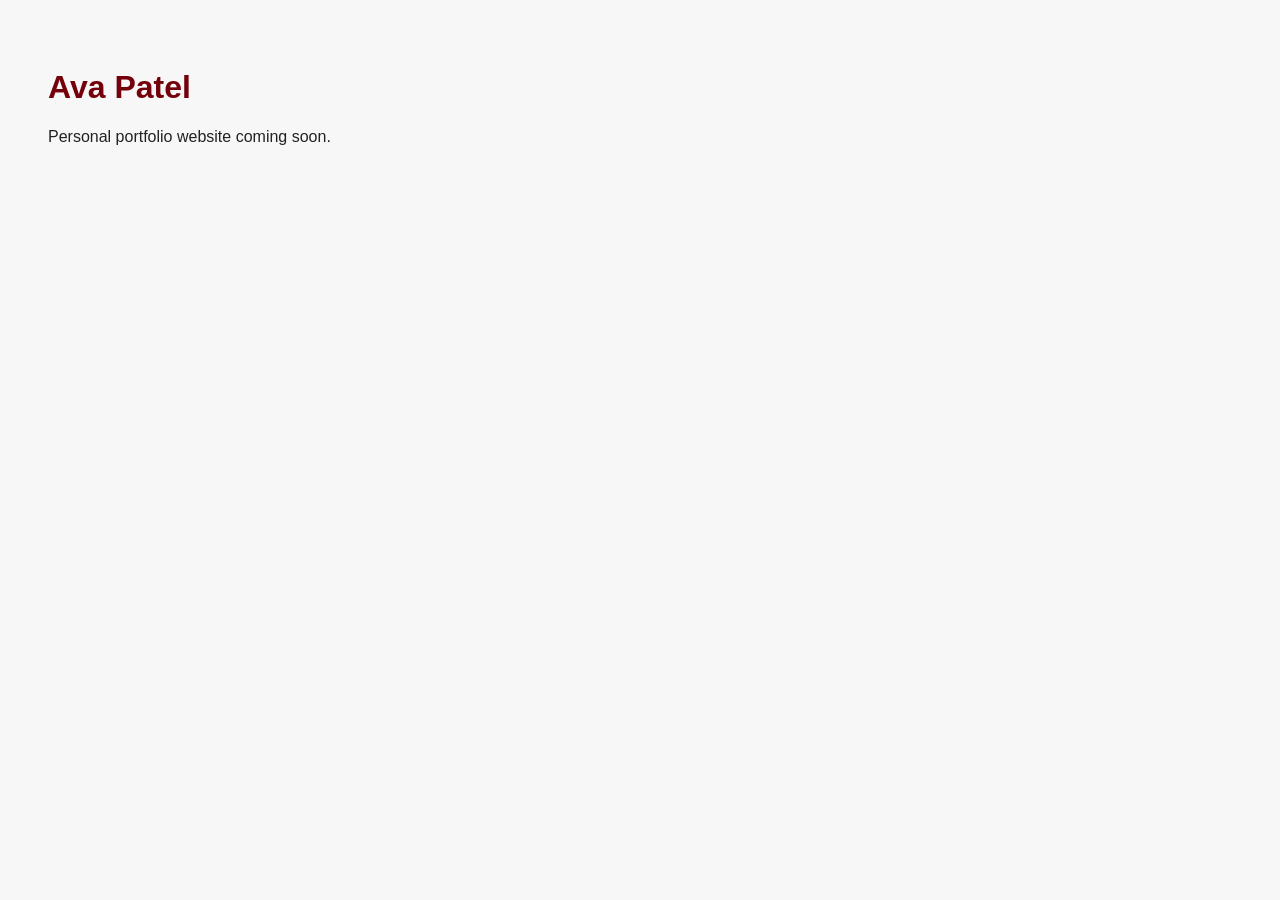
==== index.html @ fd77a5b1 "add portfolio homepage" ====
<!DOCTYPE html>
<html lang="en">
<head>
    <meta charset="UTF-8">
    <meta name="viewport" content="width=device-width, initial-scale=1.0">
    <title>Ava Patel | Portfolio</title>
    <link rel="stylesheet" href="style.css">
</head>
<body>
    <h1>Ava Patel</h1>
    <p>Personal portfolio website coming soon.</p>
</body>
</html>
---- style.css ----
body {
    font-family: Arial, sans-serif;
    padding: 40px;
    background-color: #f7f7f7;
    color: #222;
}

h1 {
    color: #73000a;
}
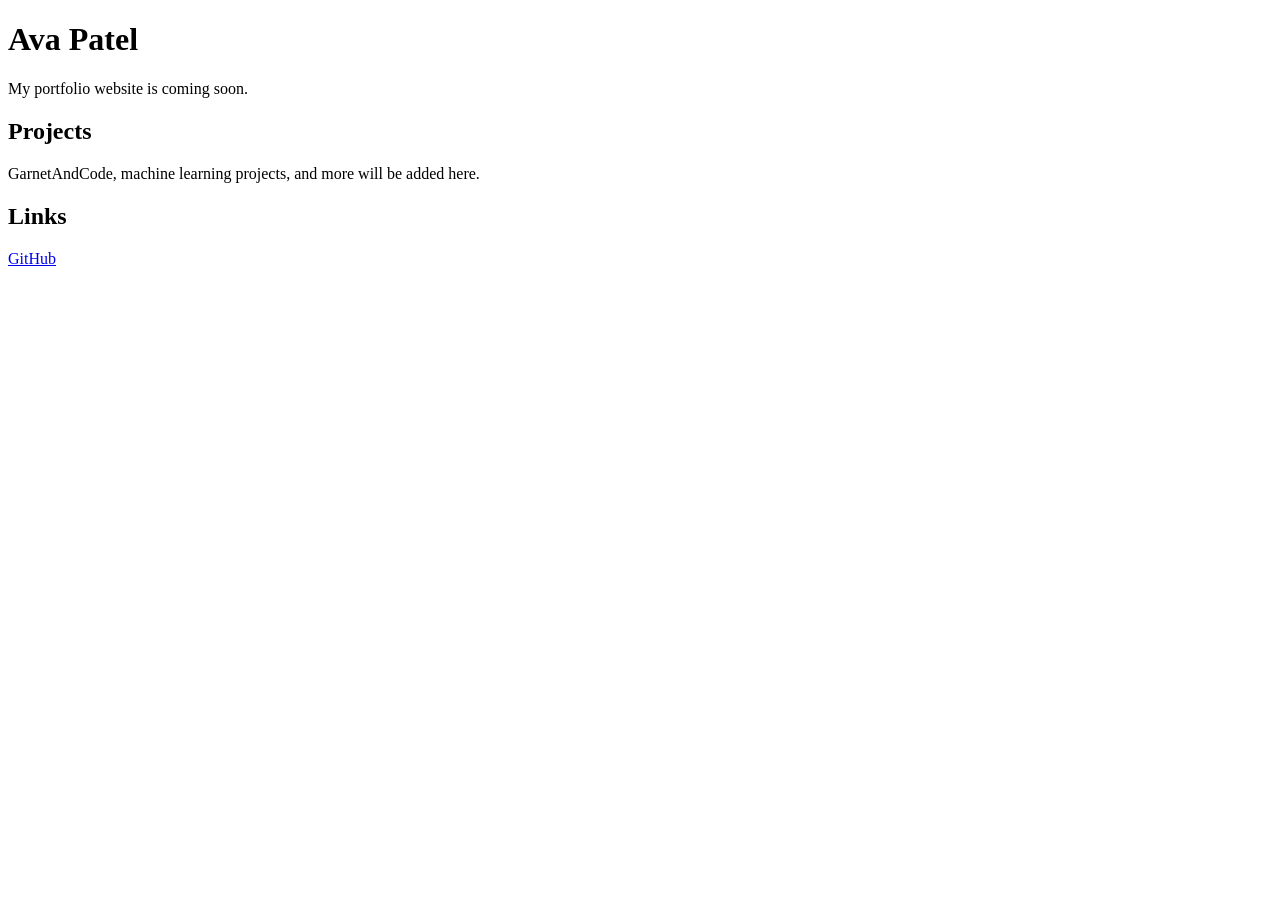
==== commit 144cee81: "update" ====
--- a/index.html
+++ b/index.html
@@ -4,10 +4,15 @@
     <meta charset="UTF-8">
     <meta name="viewport" content="width=device-width, initial-scale=1.0">
     <title>Ava Patel | Portfolio</title>
-    <link rel="stylesheet" href="style.css">
 </head>
 <body>
     <h1>Ava Patel</h1>
-    <p>Personal portfolio website coming soon.</p>
+    <p>My portfolio website is coming soon.</p>
+
+    <h2>Projects</h2>
+    <p>GarnetAndCode, machine learning projects, and more will be added here.</p>
+
+    <h2>Links</h2>
+    <a href="https://github.com/avapatel">GitHub</a>
 </body>
 </html>
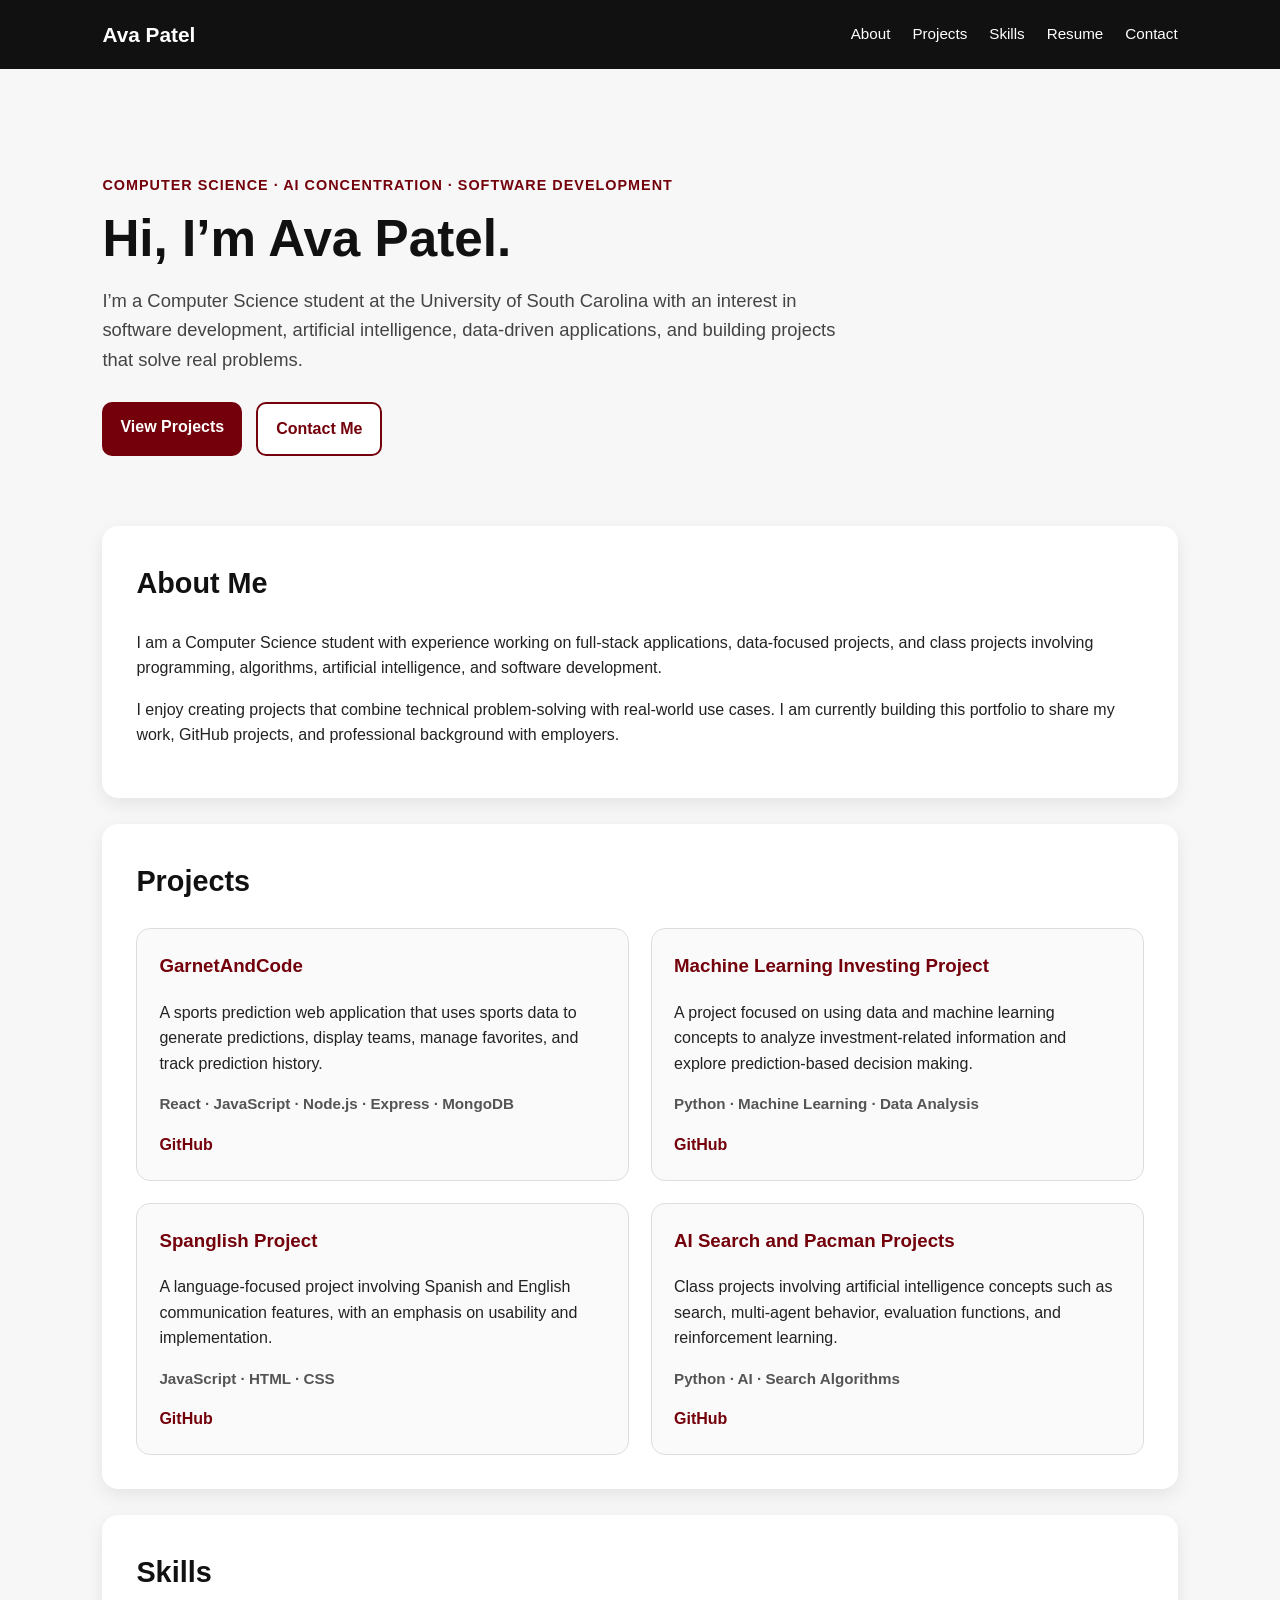
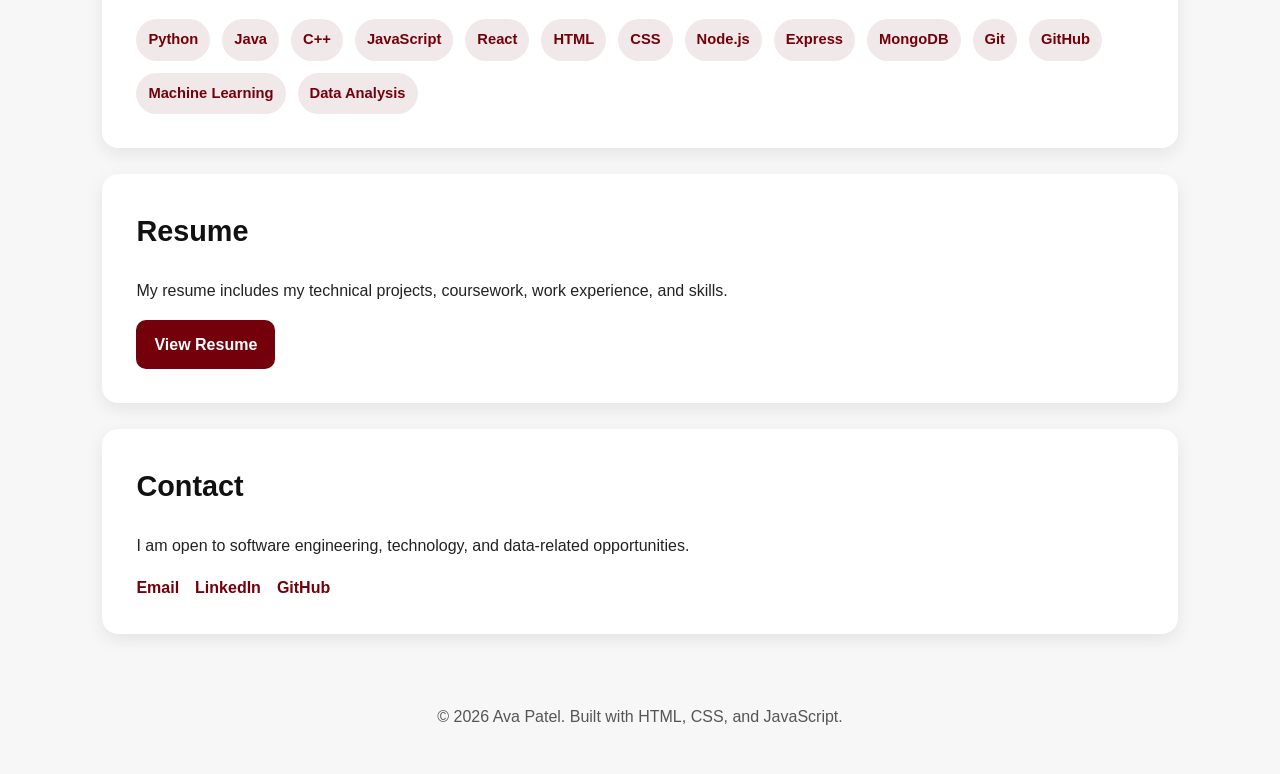
==== commit ac960284: "update/template" ====
--- a/index.html
+++ b/index.html
@@ -2,17 +2,197 @@
 <html lang="en">
 <head>
     <meta charset="UTF-8">
+
+    <!-- Makes the website look right on phones and laptops -->
     <meta name="viewport" content="width=device-width, initial-scale=1.0">
+
     <title>Ava Patel | Portfolio</title>
+
+    <!-- Links this HTML file to the CSS file -->
+    <link rel="stylesheet" href="style.css">
 </head>
 <body>
-    <h1>Ava Patel</h1>
-    <p>My portfolio website is coming soon.</p>
+    <!-- Top navigation bar -->
+    <header class="navbar">
+        <div class="nav-name">Ava Patel</div>
 
-    <h2>Projects</h2>
-    <p>GarnetAndCode, machine learning projects, and more will be added here.</p>
+        <button class="menu-button" id="menuButton">Menu</button>
 
-    <h2>Links</h2>
-    <a href="https://github.com/avapatel">GitHub</a>
+        <nav class="nav-links" id="navLinks">
+            <a href="#about">About</a>
+            <a href="#projects">Projects</a>
+            <a href="#skills">Skills</a>
+            <a href="#resume">Resume</a>
+            <a href="#contact">Contact</a>
+        </nav>
+    </header>
+
+    <!-- Main hero section -->
+    <main>
+        <section class="hero">
+            <p class="small-heading">Computer Science · AI Concentration · Software Development</p>
+
+            <h1>Hi, I’m Ava Patel.</h1>
+
+            <p class="hero-text">
+                I’m a Computer Science student at the University of South Carolina with an interest in
+                software development, artificial intelligence, data-driven applications, and building
+                projects that solve real problems.
+            </p>
+
+            <div class="hero-buttons">
+                <a class="button primary-button" href="#projects">View Projects</a>
+                <a class="button secondary-button" href="#contact">Contact Me</a>
+            </div>
+        </section>
+
+        <!-- About section -->
+        <section class="section" id="about">
+            <h2>About Me</h2>
+
+            <p>
+                I am a Computer Science student with experience working on full-stack applications,
+                data-focused projects, and class projects involving programming, algorithms, artificial
+                intelligence, and software development.
+            </p>
+
+            <p>
+                I enjoy creating projects that combine technical problem-solving with real-world use cases.
+                I am currently building this portfolio to share my work, GitHub projects, and professional
+                background with employers.
+            </p>
+        </section>
+
+        <!-- Projects section -->
+        <section class="section" id="projects">
+            <h2>Projects</h2>
+
+            <div class="project-grid">
+                <article class="project-card">
+                    <h3>GarnetAndCode</h3>
+
+                    <p>
+                        A sports prediction web application that uses sports data to generate predictions,
+                        display teams, manage favorites, and track prediction history.
+                    </p>
+
+                    <p class="project-tech">
+                        React · JavaScript · Node.js · Express · MongoDB
+                    </p>
+
+                    <div class="project-links">
+                        <a href="https://github.com/SCCapstone/GarnetAndCode" target="_blank">GitHub</a>
+                    </div>
+                </article>
+
+                <article class="project-card">
+                    <h3>Machine Learning Investing Project</h3>
+
+                    <p>
+                        A project focused on using data and machine learning concepts to analyze
+                        investment-related information and explore prediction-based decision making.
+                    </p>
+
+                    <p class="project-tech">
+                        Python · Machine Learning · Data Analysis
+                    </p>
+
+                    <div class="project-links">
+                        <a href="https://github.com/avapatel/ROI585Personal" target="_blank">GitHub</a>
+                    </div>
+                </article>
+
+                <article class="project-card">
+                    <h3>Spanglish Project</h3>
+
+                    <p>
+                        A language-focused project involving Spanish and English communication features,
+                        with an emphasis on usability and implementation.
+                    </p>
+
+                    <p class="project-tech">
+                        JavaScript · HTML · CSS
+                    </p>
+
+                    <div class="project-links">
+                        <a href="https://github.com/avapatel" target="_blank">GitHub</a>
+                    </div>
+                </article>
+
+                <article class="project-card">
+                    <h3>AI Search and Pacman Projects</h3>
+
+                    <p>
+                        Class projects involving artificial intelligence concepts such as search,
+                        multi-agent behavior, evaluation functions, and reinforcement learning.
+                    </p>
+
+                    <p class="project-tech">
+                        Python · AI · Search Algorithms
+                    </p>
+
+                    <div class="project-links">
+                        <a href="https://github.com/avapatel" target="_blank">GitHub</a>
+                    </div>
+                </article>
+            </div>
+        </section>
+
+        <!-- Skills section -->
+        <section class="section" id="skills">
+            <h2>Skills</h2>
+
+            <div class="skills-list">
+                <span>Python</span>
+                <span>Java</span>
+                <span>C++</span>
+                <span>JavaScript</span>
+                <span>React</span>
+                <span>HTML</span>
+                <span>CSS</span>
+                <span>Node.js</span>
+                <span>Express</span>
+                <span>MongoDB</span>
+                <span>Git</span>
+                <span>GitHub</span>
+                <span>Machine Learning</span>
+                <span>Data Analysis</span>
+            </div>
+        </section>
+
+        <!-- Resume section -->
+        <section class="section" id="resume">
+            <h2>Resume</h2>
+
+            <p>
+                My resume includes my technical projects, coursework, work experience, and skills.
+            </p>
+
+            <!-- Upload your resume as resume.pdf for this button to work -->
+            <a class="button primary-button" href="resume.pdf" target="_blank">View Resume</a>
+        </section>
+
+        <!-- Contact section -->
+        <section class="section" id="contact">
+            <h2>Contact</h2>
+
+            <p>
+                I am open to software engineering, technology, and data-related opportunities.
+            </p>
+
+            <div class="contact-links">
+                <a href="mailto:YOUR_EMAIL_HERE">Email</a>
+                <a href="https://www.linkedin.com/in/YOUR_LINKEDIN_HERE" target="_blank">LinkedIn</a>
+                <a href="https://github.com/avapatel" target="_blank">GitHub</a>
+            </div>
+        </section>
+    </main>
+
+    <footer>
+        <p>© <span id="year"></span> Ava Patel. Built with HTML, CSS, and JavaScript.</p>
+    </footer>
+
+    <!-- Links this HTML file to the JavaScript file -->
+    <script src="script.js"></script>
 </body>
 </html>
--- a/style.css
+++ b/style.css
@@ -0,0 +1,260 @@
+/* Basic page setup */
+* {
+    box-sizing: border-box;
+}
+
+html {
+    scroll-behavior: smooth;
+}
+
+body {
+    margin: 0;
+    font-family: Arial, Helvetica, sans-serif;
+    background-color: #f7f7f7;
+    color: #222;
+    line-height: 1.6;
+}
+
+/* Top navigation bar */
+.navbar {
+    position: sticky;
+    top: 0;
+    z-index: 10;
+    background-color: #111;
+    color: white;
+    padding: 18px 8%;
+    display: flex;
+    justify-content: space-between;
+    align-items: center;
+}
+
+.nav-name {
+    font-size: 1.3rem;
+    font-weight: bold;
+}
+
+.nav-links {
+    display: flex;
+    gap: 22px;
+}
+
+.nav-links a {
+    color: white;
+    text-decoration: none;
+    font-size: 0.95rem;
+}
+
+.nav-links a:hover {
+    color: #f1c6cb;
+}
+
+.menu-button {
+    display: none;
+    background-color: #73000a;
+    color: white;
+    border: none;
+    padding: 8px 14px;
+    border-radius: 8px;
+    cursor: pointer;
+}
+
+/* Main page layout */
+main {
+    width: 84%;
+    max-width: 1100px;
+    margin: 0 auto;
+}
+
+/* Hero section */
+.hero {
+    padding: 90px 0 70px;
+}
+
+.small-heading {
+    color: #73000a;
+    font-weight: bold;
+    text-transform: uppercase;
+    letter-spacing: 1px;
+    font-size: 0.9rem;
+}
+
+.hero h1 {
+    font-size: 3.2rem;
+    line-height: 1.1;
+    margin: 12px 0;
+    color: #111;
+}
+
+.hero-text {
+    max-width: 760px;
+    font-size: 1.15rem;
+    color: #444;
+}
+
+.hero-buttons {
+    margin-top: 28px;
+    display: flex;
+    gap: 14px;
+    flex-wrap: wrap;
+}
+
+/* General buttons */
+.button {
+    display: inline-block;
+    padding: 12px 18px;
+    border-radius: 10px;
+    text-decoration: none;
+    font-weight: bold;
+}
+
+.primary-button {
+    background-color: #73000a;
+    color: white;
+}
+
+.primary-button:hover {
+    background-color: #560007;
+}
+
+.secondary-button {
+    background-color: white;
+    color: #73000a;
+    border: 2px solid #73000a;
+}
+
+.secondary-button:hover {
+    background-color: #f6e8ea;
+}
+
+/* Standard sections */
+.section {
+    background-color: white;
+    padding: 34px;
+    margin-bottom: 26px;
+    border-radius: 16px;
+    box-shadow: 0 6px 18px rgba(0, 0, 0, 0.08);
+}
+
+.section h2 {
+    margin-top: 0;
+    color: #111;
+    font-size: 1.8rem;
+}
+
+/* Project cards */
+.project-grid {
+    display: grid;
+    grid-template-columns: repeat(2, 1fr);
+    gap: 22px;
+}
+
+.project-card {
+    border: 1px solid #ddd;
+    border-radius: 14px;
+    padding: 22px;
+    background-color: #fafafa;
+}
+
+.project-card h3 {
+    margin-top: 0;
+    color: #73000a;
+}
+
+.project-tech {
+    font-weight: bold;
+    color: #555;
+    font-size: 0.95rem;
+}
+
+.project-links a {
+    color: #73000a;
+    font-weight: bold;
+    text-decoration: none;
+}
+
+.project-links a:hover {
+    text-decoration: underline;
+}
+
+/* Skills */
+.skills-list {
+    display: flex;
+    flex-wrap: wrap;
+    gap: 12px;
+}
+
+.skills-list span {
+    background-color: #f1e8e9;
+    color: #73000a;
+    padding: 9px 12px;
+    border-radius: 999px;
+    font-weight: bold;
+    font-size: 0.92rem;
+}
+
+/* Contact links */
+.contact-links {
+    display: flex;
+    gap: 16px;
+    flex-wrap: wrap;
+}
+
+.contact-links a {
+    color: #73000a;
+    font-weight: bold;
+    text-decoration: none;
+}
+
+.contact-links a:hover {
+    text-decoration: underline;
+}
+
+/* Footer */
+footer {
+    text-align: center;
+    padding: 28px;
+    color: #555;
+}
+
+/* Phone/tablet adjustments */
+@media screen and (max-width: 750px) {
+    .navbar {
+        flex-wrap: wrap;
+    }
+
+    .menu-button {
+        display: block;
+    }
+
+    .nav-links {
+        display: none;
+        width: 100%;
+        margin-top: 14px;
+        flex-direction: column;
+        gap: 12px;
+    }
+
+    .nav-links.show {
+        display: flex;
+    }
+
+    main {
+        width: 90%;
+    }
+
+    .hero {
+        padding: 60px 0 45px;
+    }
+
+    .hero h1 {
+        font-size: 2.4rem;
+    }
+
+    .project-grid {
+        grid-template-columns: 1fr;
+    }
+
+    .section {
+        padding: 24px;
+    }
+}
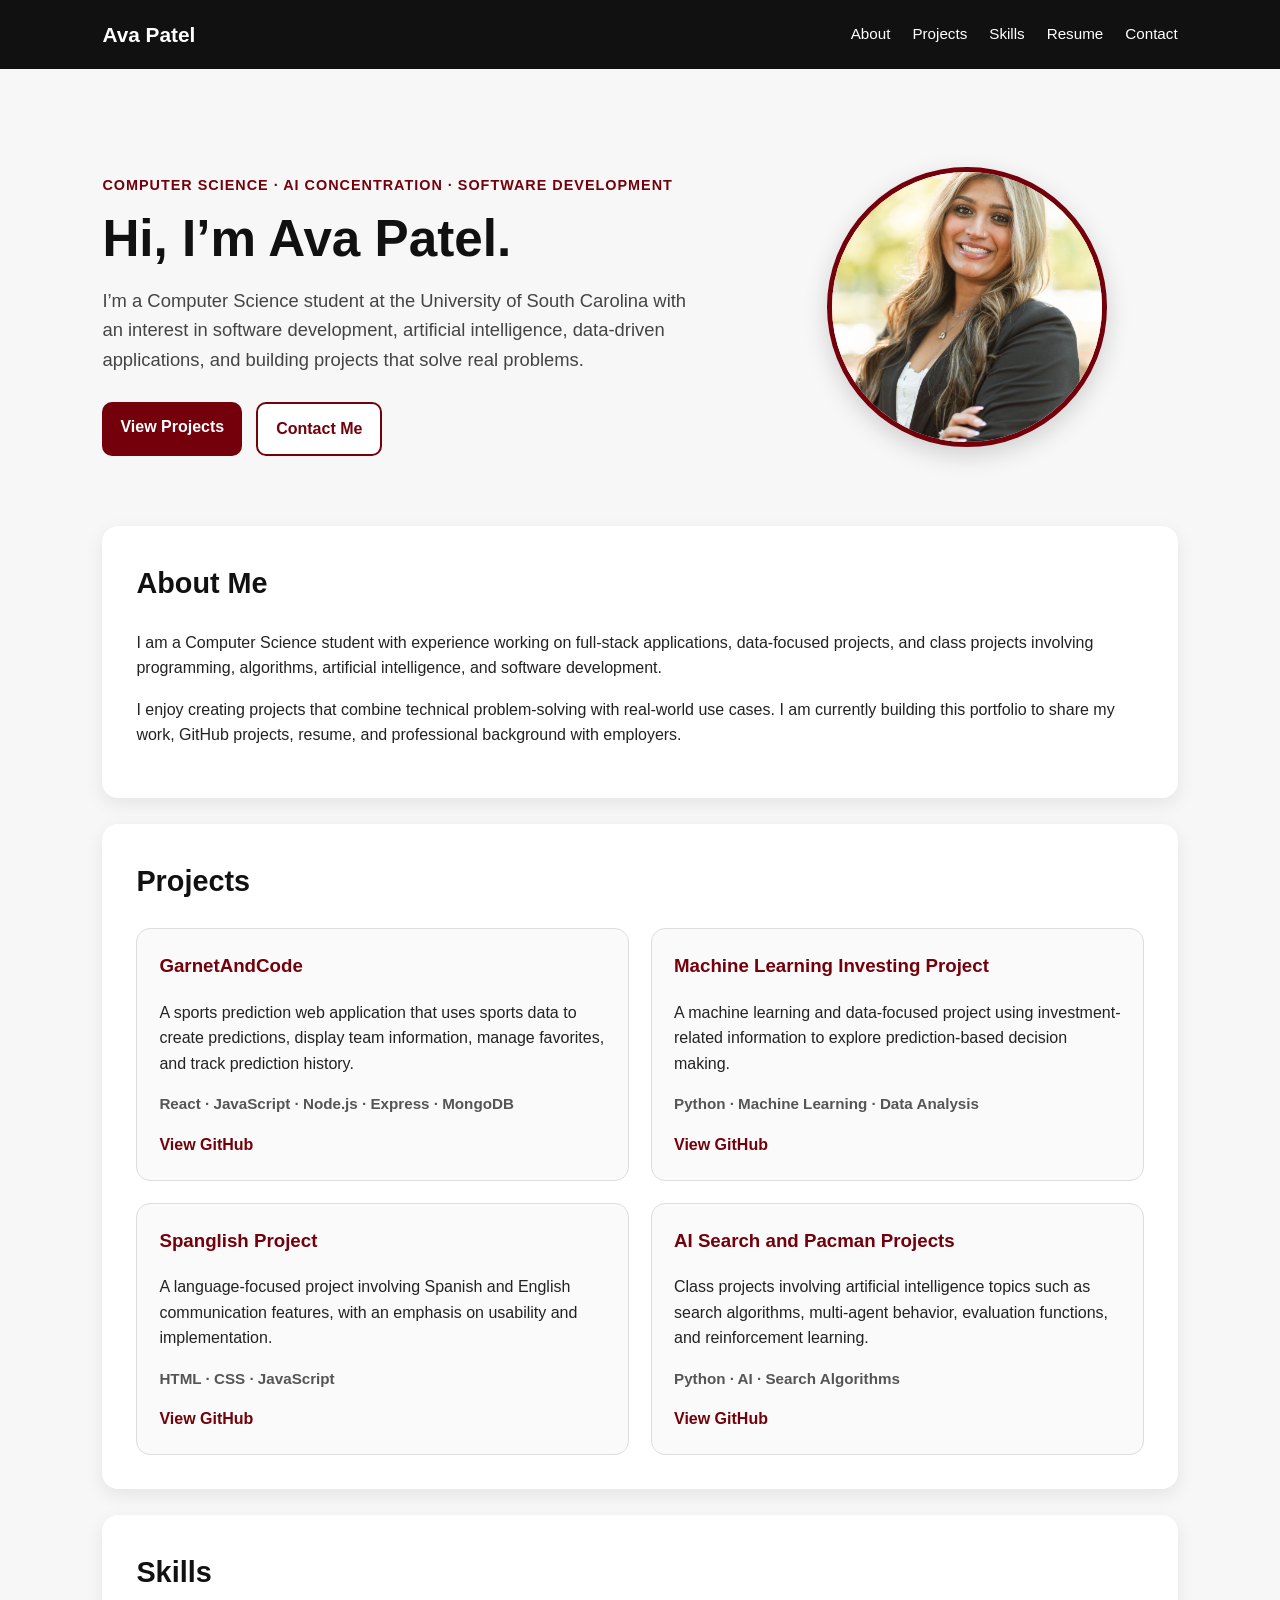
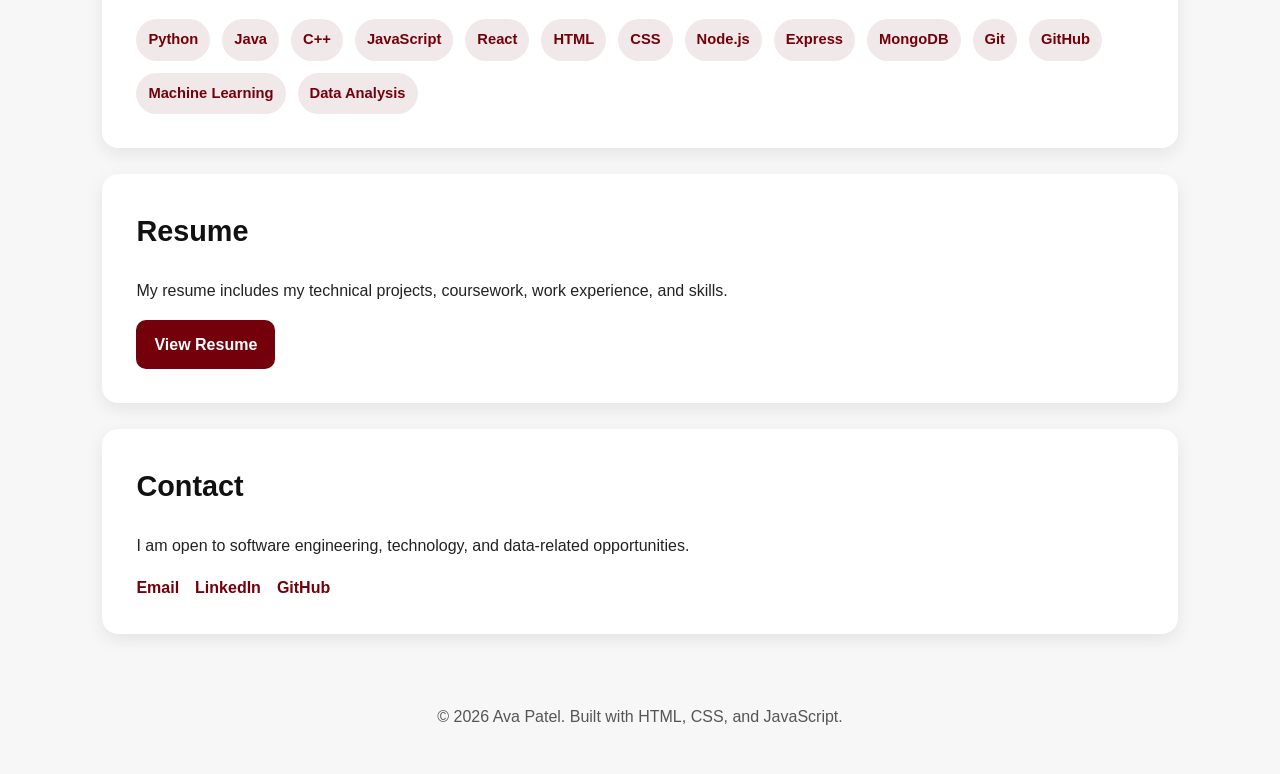
==== commit d84dced5: "add headshot" ====
--- a/index.html
+++ b/index.html
@@ -3,12 +3,12 @@
 <head>
     <meta charset="UTF-8">
 
-    <!-- Makes the website look right on phones and laptops -->
+    <!-- Makes the website look good on phones and laptops -->
     <meta name="viewport" content="width=device-width, initial-scale=1.0">
 
     <title>Ava Patel | Portfolio</title>
 
-    <!-- Links this HTML file to the CSS file -->
+    <!-- Connects this HTML file to the CSS file -->
     <link rel="stylesheet" href="style.css">
 </head>
 <body>
@@ -27,22 +27,28 @@
         </nav>
     </header>
 
-    <!-- Main hero section -->
     <main>
+        <!-- Main intro section -->
         <section class="hero">
-            <p class="small-heading">Computer Science · AI Concentration · Software Development</p>
-
-            <h1>Hi, I’m Ava Patel.</h1>
-
-            <p class="hero-text">
-                I’m a Computer Science student at the University of South Carolina with an interest in
-                software development, artificial intelligence, data-driven applications, and building
-                projects that solve real problems.
-            </p>
-
-            <div class="hero-buttons">
-                <a class="button primary-button" href="#projects">View Projects</a>
-                <a class="button secondary-button" href="#contact">Contact Me</a>
+            <div class="hero-text-box">
+                <p class="small-heading">Computer Science · AI Concentration · Software Development</p>
+
+                <h1>Hi, I’m Ava Patel.</h1>
+
+                <p class="hero-text">
+                    I’m a Computer Science student at the University of South Carolina with an interest in
+                    software development, artificial intelligence, data-driven applications, and building
+                    projects that solve real problems.
+                </p>
+
+                <div class="hero-buttons">
+                    <a class="button primary-button" href="#projects">View Projects</a>
+                    <a class="button secondary-button" href="#contact">Contact Me</a>
+                </div>
+            </div>
+
+            <div class="hero-image-box">
+                <img src="images/headshot.jpg" alt="Headshot of Ava Patel" class="headshot">
             </div>
         </section>
 
@@ -52,14 +58,14 @@
 
             <p>
                 I am a Computer Science student with experience working on full-stack applications,
-                data-focused projects, and class projects involving programming, algorithms, artificial
-                intelligence, and software development.
+                data-focused projects, and class projects involving programming, algorithms,
+                artificial intelligence, and software development.
             </p>
 
             <p>
                 I enjoy creating projects that combine technical problem-solving with real-world use cases.
-                I am currently building this portfolio to share my work, GitHub projects, and professional
-                background with employers.
+                I am currently building this portfolio to share my work, GitHub projects, resume, and
+                professional background with employers.
             </p>
         </section>
 
@@ -72,8 +78,8 @@
                     <h3>GarnetAndCode</h3>
 
                     <p>
-                        A sports prediction web application that uses sports data to generate predictions,
-                        display teams, manage favorites, and track prediction history.
+                        A sports prediction web application that uses sports data to create predictions,
+                        display team information, manage favorites, and track prediction history.
                     </p>
 
                     <p class="project-tech">
@@ -81,7 +87,7 @@
                     </p>
 
                     <div class="project-links">
-                        <a href="https://github.com/SCCapstone/GarnetAndCode" target="_blank">GitHub</a>
+                        <a href="https://github.com/SCCapstone/GarnetAndCode" target="_blank">View GitHub</a>
                     </div>
                 </article>
 
@@ -89,8 +95,8 @@
                     <h3>Machine Learning Investing Project</h3>
 
                     <p>
-                        A project focused on using data and machine learning concepts to analyze
-                        investment-related information and explore prediction-based decision making.
+                        A machine learning and data-focused project using investment-related information
+                        to explore prediction-based decision making.
                     </p>
 
                     <p class="project-tech">
@@ -98,7 +104,7 @@
                     </p>
 
                     <div class="project-links">
-                        <a href="https://github.com/avapatel/ROI585Personal" target="_blank">GitHub</a>
+                        <a href="https://github.com/avapatel/ROI585Personal" target="_blank">View GitHub</a>
                     </div>
                 </article>
 
@@ -111,11 +117,11 @@
                     </p>
 
                     <p class="project-tech">
-                        JavaScript · HTML · CSS
-                    </p>
-
-                    <div class="project-links">
-                        <a href="https://github.com/avapatel" target="_blank">GitHub</a>
+                        HTML · CSS · JavaScript
+                    </p>
+
+                    <div class="project-links">
+                        <a href="https://github.com/avapatel" target="_blank">View GitHub</a>
                     </div>
                 </article>
 
@@ -123,7 +129,7 @@
                     <h3>AI Search and Pacman Projects</h3>
 
                     <p>
-                        Class projects involving artificial intelligence concepts such as search,
+                        Class projects involving artificial intelligence topics such as search algorithms,
                         multi-agent behavior, evaluation functions, and reinforcement learning.
                     </p>
 
@@ -132,7 +138,7 @@
                     </p>
 
                     <div class="project-links">
-                        <a href="https://github.com/avapatel" target="_blank">GitHub</a>
+                        <a href="https://github.com/avapatel" target="_blank">View GitHub</a>
                     </div>
                 </article>
             </div>
@@ -181,8 +187,8 @@
             </p>
 
             <div class="contact-links">
-                <a href="mailto:YOUR_EMAIL_HERE">Email</a>
-                <a href="https://www.linkedin.com/in/YOUR_LINKEDIN_HERE" target="_blank">LinkedIn</a>
+                <a href="mailto:avapatelcollege@gmail.com">Email</a>
+                <a href="https://www.linkedin.com/in/YOUR-LINKEDIN-HERE" target="_blank">LinkedIn</a>
                 <a href="https://github.com/avapatel" target="_blank">GitHub</a>
             </div>
         </section>
@@ -192,7 +198,7 @@
         <p>© <span id="year"></span> Ava Patel. Built with HTML, CSS, and JavaScript.</p>
     </footer>
 
-    <!-- Links this HTML file to the JavaScript file -->
+    <!-- Connects this HTML file to the JavaScript file -->
     <script src="script.js"></script>
 </body>
 </html>
--- a/style.css
+++ b/style.css
@@ -68,6 +68,29 @@
 /* Hero section */
 .hero {
     padding: 90px 0 70px;
+    display: flex;
+    align-items: center;
+    justify-content: space-between;
+    gap: 50px;
+}
+
+.hero-text-box {
+    flex: 1;
+}
+
+.hero-image-box {
+    flex: 0.7;
+    display: flex;
+    justify-content: center;
+}
+
+.headshot {
+    width: 280px;
+    height: 280px;
+    object-fit: cover;
+    border-radius: 50%;
+    border: 5px solid #73000a;
+    box-shadow: 0 8px 24px rgba(0, 0, 0, 0.16);
 }
 
 .small-heading {
@@ -244,12 +267,24 @@
 
     .hero {
         padding: 60px 0 45px;
+        flex-direction: column-reverse;
+        text-align: center;
+        gap: 25px;
+    }
+
+    .hero-buttons {
+        justify-content: center;
     }
 
     .hero h1 {
         font-size: 2.4rem;
     }
 
+    .headshot {
+        width: 220px;
+        height: 220px;
+    }
+
     .project-grid {
         grid-template-columns: 1fr;
     }
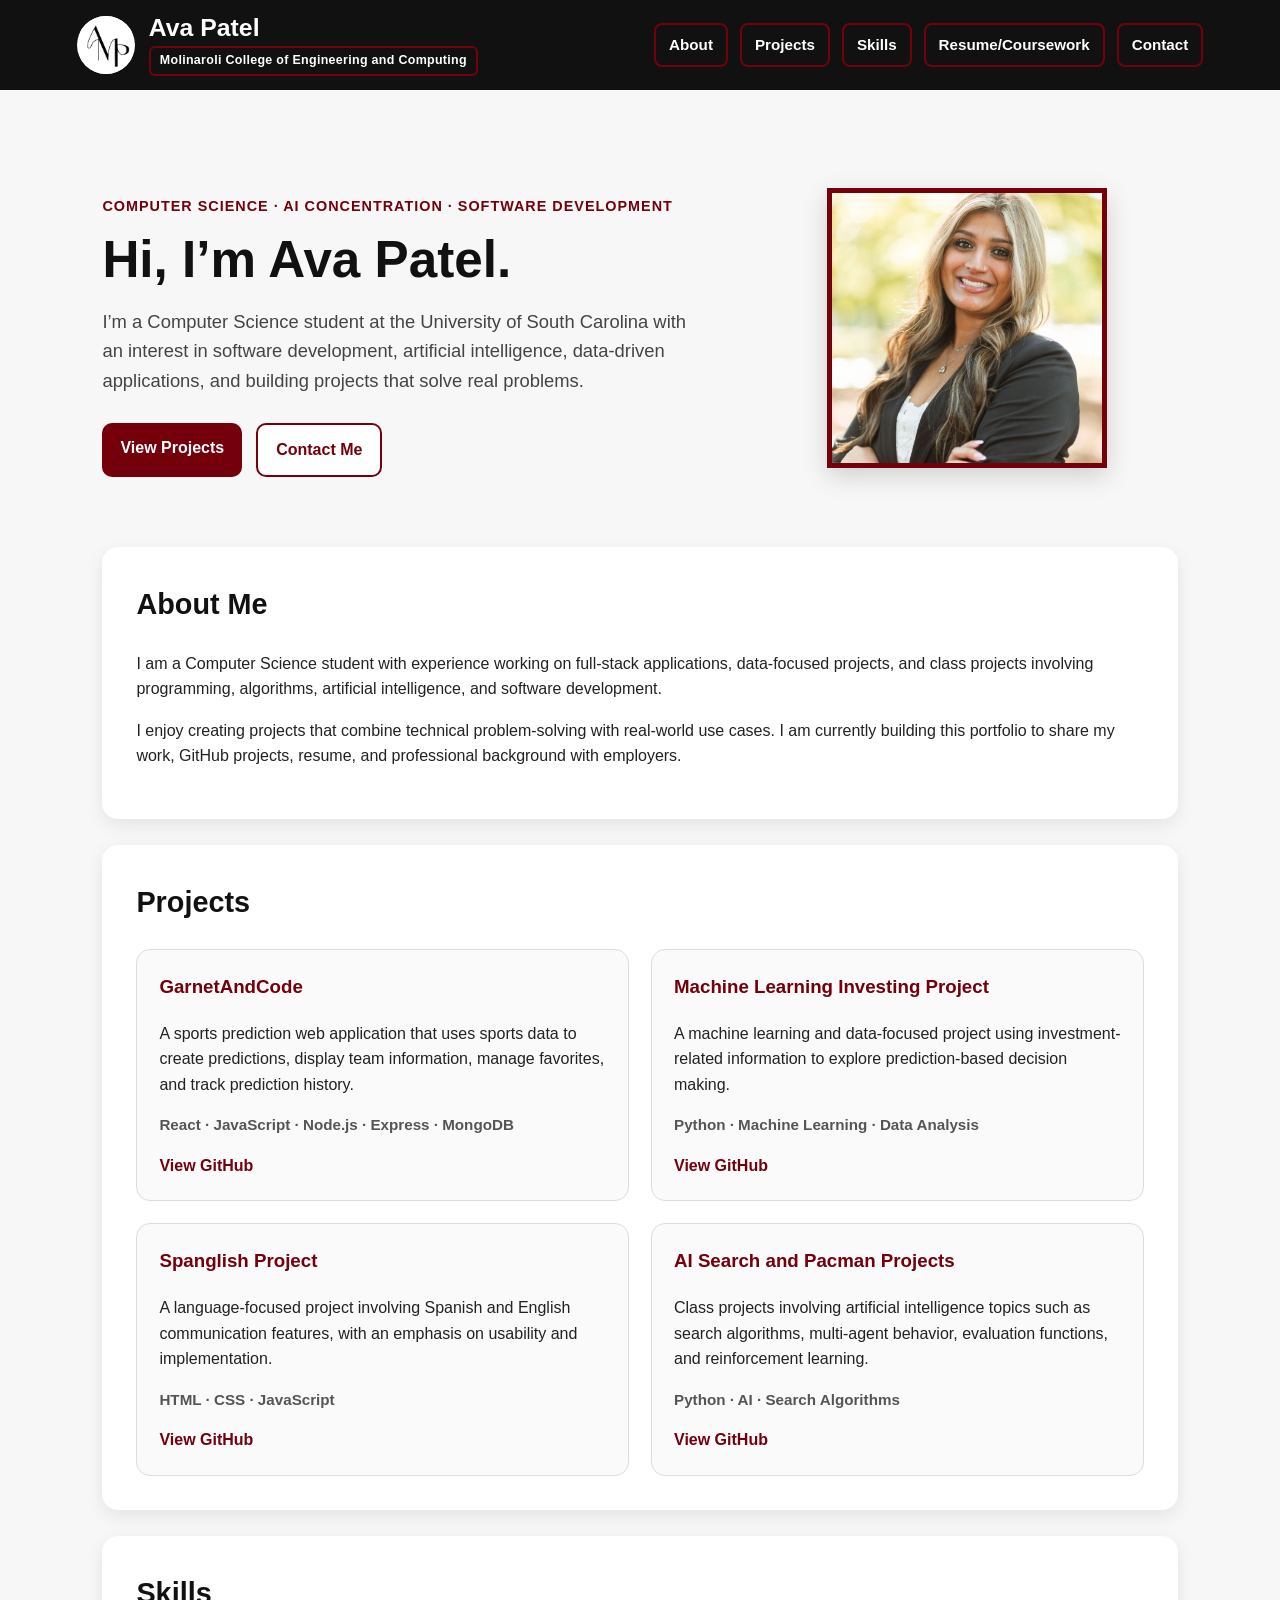
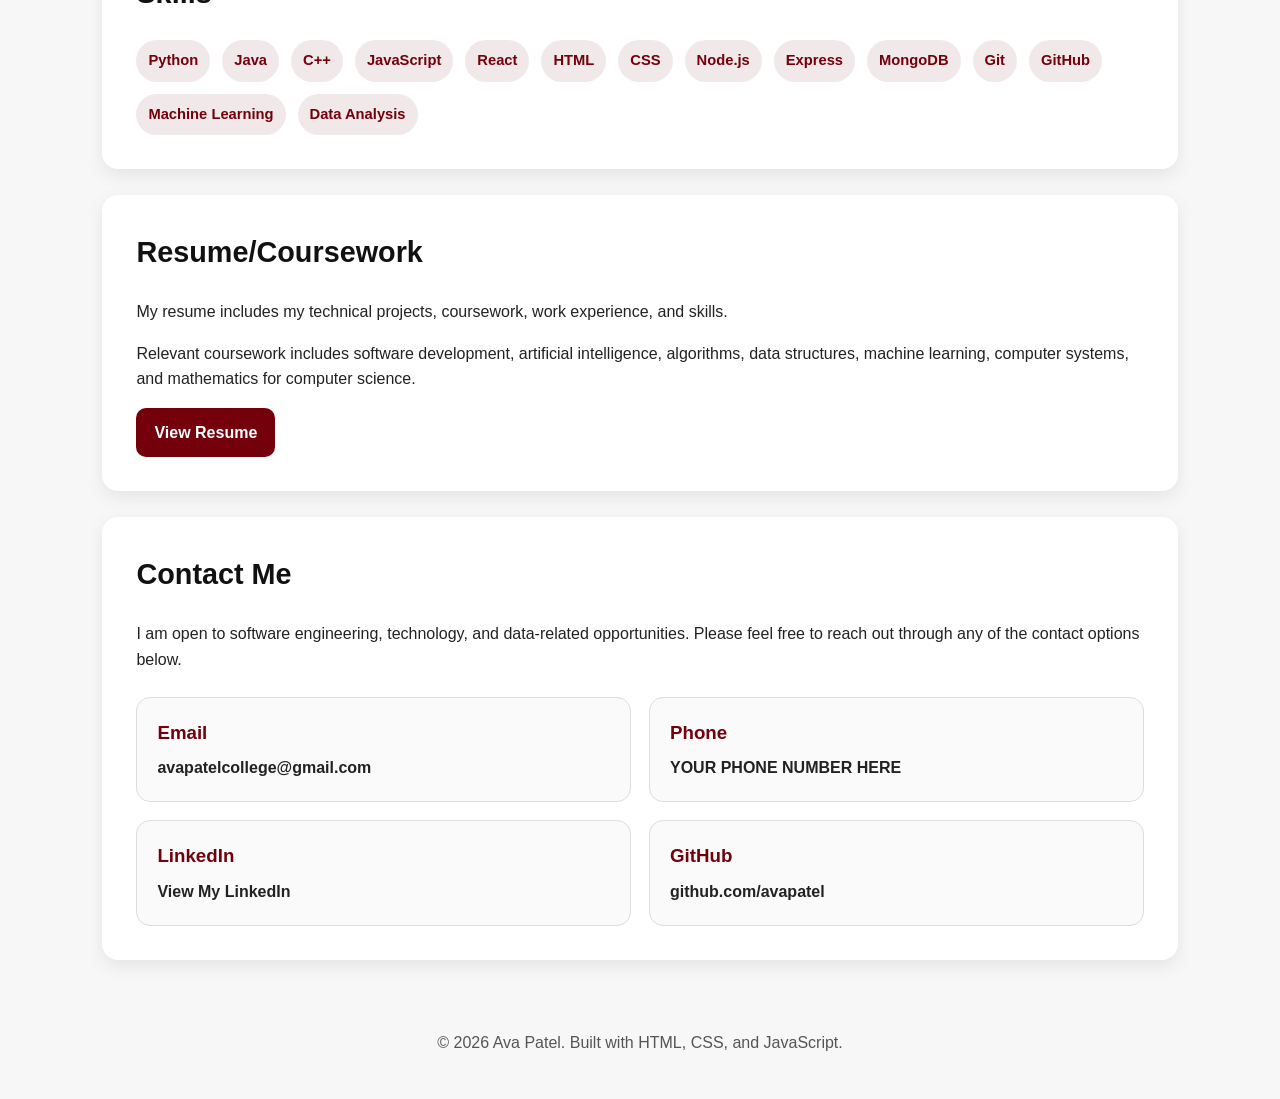
==== commit ebc4b6d1: "update" ====
--- a/index.html
+++ b/index.html
@@ -3,202 +3,52 @@
 <head>
     <meta charset="UTF-8">
 
-    <!-- Makes the website look good on phones and laptops -->
+    <!-- Makes the website work on phones and laptops -->
     <meta name="viewport" content="width=device-width, initial-scale=1.0">
 
     <title>Ava Patel | Portfolio</title>
 
-    <!-- Connects this HTML file to the CSS file -->
+    <!-- Connects this page to the CSS file -->
     <link rel="stylesheet" href="style.css">
 </head>
 <body>
-    <!-- Top navigation bar -->
-    <header class="navbar">
-        <div class="nav-name">Ava Patel</div>
+    <!-- Top navbar -->
+    <header class="navBar">
+        <div class="navLeft">
+            <img src="images/logo.png" alt="Ava Patel logo" class="navLogo">
 
-        <button class="menu-button" id="menuButton">Menu</button>
+            <div class="navText">
+                <div class="navName">Ava Patel</div>
+                <div class="navSchool">Molinaroli College of Engineering and Computing</div>
+            </div>
+        </div>
 
-        <nav class="nav-links" id="navLinks">
+        <button class="menuButton" id="menuButton">Menu</button>
+
+        <nav class="navLinks" id="navLinks">
             <a href="#about">About</a>
             <a href="#projects">Projects</a>
             <a href="#skills">Skills</a>
-            <a href="#resume">Resume</a>
+            <a href="#resume">Resume/Coursework</a>
             <a href="#contact">Contact</a>
         </nav>
     </header>
 
+    <!-- These sections get loaded from the separate files -->
     <main>
-        <!-- Main intro section -->
-        <section class="hero">
-            <div class="hero-text-box">
-                <p class="small-heading">Computer Science · AI Concentration · Software Development</p>
-
-                <h1>Hi, I’m Ava Patel.</h1>
-
-                <p class="hero-text">
-                    I’m a Computer Science student at the University of South Carolina with an interest in
-                    software development, artificial intelligence, data-driven applications, and building
-                    projects that solve real problems.
-                </p>
-
-                <div class="hero-buttons">
-                    <a class="button primary-button" href="#projects">View Projects</a>
-                    <a class="button secondary-button" href="#contact">Contact Me</a>
-                </div>
-            </div>
-
-            <div class="hero-image-box">
-                <img src="images/headshot.jpg" alt="Headshot of Ava Patel" class="headshot">
-            </div>
-        </section>
-
-        <!-- About section -->
-        <section class="section" id="about">
-            <h2>About Me</h2>
-
-            <p>
-                I am a Computer Science student with experience working on full-stack applications,
-                data-focused projects, and class projects involving programming, algorithms,
-                artificial intelligence, and software development.
-            </p>
-
-            <p>
-                I enjoy creating projects that combine technical problem-solving with real-world use cases.
-                I am currently building this portfolio to share my work, GitHub projects, resume, and
-                professional background with employers.
-            </p>
-        </section>
-
-        <!-- Projects section -->
-        <section class="section" id="projects">
-            <h2>Projects</h2>
-
-            <div class="project-grid">
-                <article class="project-card">
-                    <h3>GarnetAndCode</h3>
-
-                    <p>
-                        A sports prediction web application that uses sports data to create predictions,
-                        display team information, manage favorites, and track prediction history.
-                    </p>
-
-                    <p class="project-tech">
-                        React · JavaScript · Node.js · Express · MongoDB
-                    </p>
-
-                    <div class="project-links">
-                        <a href="https://github.com/SCCapstone/GarnetAndCode" target="_blank">View GitHub</a>
-                    </div>
-                </article>
-
-                <article class="project-card">
-                    <h3>Machine Learning Investing Project</h3>
-
-                    <p>
-                        A machine learning and data-focused project using investment-related information
-                        to explore prediction-based decision making.
-                    </p>
-
-                    <p class="project-tech">
-                        Python · Machine Learning · Data Analysis
-                    </p>
-
-                    <div class="project-links">
-                        <a href="https://github.com/avapatel/ROI585Personal" target="_blank">View GitHub</a>
-                    </div>
-                </article>
-
-                <article class="project-card">
-                    <h3>Spanglish Project</h3>
-
-                    <p>
-                        A language-focused project involving Spanish and English communication features,
-                        with an emphasis on usability and implementation.
-                    </p>
-
-                    <p class="project-tech">
-                        HTML · CSS · JavaScript
-                    </p>
-
-                    <div class="project-links">
-                        <a href="https://github.com/avapatel" target="_blank">View GitHub</a>
-                    </div>
-                </article>
-
-                <article class="project-card">
-                    <h3>AI Search and Pacman Projects</h3>
-
-                    <p>
-                        Class projects involving artificial intelligence topics such as search algorithms,
-                        multi-agent behavior, evaluation functions, and reinforcement learning.
-                    </p>
-
-                    <p class="project-tech">
-                        Python · AI · Search Algorithms
-                    </p>
-
-                    <div class="project-links">
-                        <a href="https://github.com/avapatel" target="_blank">View GitHub</a>
-                    </div>
-                </article>
-            </div>
-        </section>
-
-        <!-- Skills section -->
-        <section class="section" id="skills">
-            <h2>Skills</h2>
-
-            <div class="skills-list">
-                <span>Python</span>
-                <span>Java</span>
-                <span>C++</span>
-                <span>JavaScript</span>
-                <span>React</span>
-                <span>HTML</span>
-                <span>CSS</span>
-                <span>Node.js</span>
-                <span>Express</span>
-                <span>MongoDB</span>
-                <span>Git</span>
-                <span>GitHub</span>
-                <span>Machine Learning</span>
-                <span>Data Analysis</span>
-            </div>
-        </section>
-
-        <!-- Resume section -->
-        <section class="section" id="resume">
-            <h2>Resume</h2>
-
-            <p>
-                My resume includes my technical projects, coursework, work experience, and skills.
-            </p>
-
-            <!-- Upload your resume as resume.pdf for this button to work -->
-            <a class="button primary-button" href="resume.pdf" target="_blank">View Resume</a>
-        </section>
-
-        <!-- Contact section -->
-        <section class="section" id="contact">
-            <h2>Contact</h2>
-
-            <p>
-                I am open to software engineering, technology, and data-related opportunities.
-            </p>
-
-            <div class="contact-links">
-                <a href="mailto:avapatelcollege@gmail.com">Email</a>
-                <a href="https://www.linkedin.com/in/YOUR-LINKEDIN-HERE" target="_blank">LinkedIn</a>
-                <a href="https://github.com/avapatel" target="_blank">GitHub</a>
-            </div>
-        </section>
+        <div id="homeSpot"></div>
+        <div id="aboutSpot"></div>
+        <div id="projectsSpot"></div>
+        <div id="skillsSpot"></div>
+        <div id="resumeSpot"></div>
+        <div id="contactSpot"></div>
     </main>
 
     <footer>
         <p>© <span id="year"></span> Ava Patel. Built with HTML, CSS, and JavaScript.</p>
     </footer>
 
-    <!-- Connects this HTML file to the JavaScript file -->
+    <!-- Connects this page to the JavaScript file -->
     <script src="script.js"></script>
 </body>
 </html>
--- a/style.css
+++ b/style.css
@@ -15,40 +15,80 @@
     line-height: 1.6;
 }
 
-/* Top navigation bar */
-.navbar {
+/* Navbar */
+.navBar {
     position: sticky;
     top: 0;
     z-index: 10;
     background-color: #111;
     color: white;
-    padding: 18px 8%;
+    padding: 14px 6%;
     display: flex;
     justify-content: space-between;
     align-items: center;
-}
-
-.nav-name {
-    font-size: 1.3rem;
-    font-weight: bold;
-}
-
-.nav-links {
-    display: flex;
-    gap: 22px;
-}
-
-.nav-links a {
+    gap: 25px;
+}
+
+.navLeft {
+    display: flex;
+    align-items: center;
+    gap: 14px;
+}
+
+.navLogo {
+    width: 58px;
+    height: 58px;
+    object-fit: contain;
+    background-color: white;
+    border-radius: 50%;
+}
+
+.navText {
+    display: flex;
+    flex-direction: column;
+    align-items: flex-start;
+}
+
+.navName {
+    font-size: 1.55rem;
+    font-weight: bold;
+    line-height: 1.1;
+}
+
+.navSchool {
+    margin-top: 5px;
+    color: white;
+    border: 2px solid #73000a;
+    padding: 3px 9px;
+    border-radius: 6px;
+    font-size: 0.78rem;
+    font-weight: bold;
+    letter-spacing: 0.3px;
+}
+
+.navLinks {
+    display: flex;
+    align-items: center;
+    gap: 12px;
+    flex-wrap: wrap;
+    justify-content: flex-end;
+}
+
+.navLinks a {
     color: white;
     text-decoration: none;
     font-size: 0.95rem;
-}
-
-.nav-links a:hover {
-    color: #f1c6cb;
-}
-
-.menu-button {
+    font-weight: bold;
+    border: 2px solid #73000a;
+    padding: 8px 13px;
+    border-radius: 8px;
+}
+
+.navLinks a:hover {
+    background-color: #73000a;
+}
+
+.menuButton {
     display: none;
     background-color: #73000a;
     color: white;
@@ -58,15 +98,15 @@
     cursor: pointer;
 }
 
-/* Main page layout */
+/* Main page */
 main {
     width: 84%;
     max-width: 1100px;
     margin: 0 auto;
 }
 
-/* Hero section */
-.hero {
+/* home section */
+.home {
     padding: 90px 0 70px;
     display: flex;
     align-items: center;
@@ -74,55 +114,56 @@
     gap: 50px;
 }
 
-.hero-text-box {
+.homeLeft {
     flex: 1;
 }
 
-.hero-image-box {
+.homeRight {
     flex: 0.7;
     display: flex;
     justify-content: center;
+}
+
+.introLine {
+    color: #73000a;
+    font-weight: bold;
+    text-transform: uppercase;
+    letter-spacing: 1px;
+    font-size: 0.9rem;
+}
+
+.home h1 {
+    font-size: 3.2rem;
+    line-height: 1.1;
+    margin: 12px 0;
+    color: #111;
+}
+
+.bigText {
+    max-width: 760px;
+    font-size: 1.15rem;
+    color: #444;
 }
 
 .headshot {
     width: 280px;
     height: 280px;
     object-fit: cover;
-    border-radius: 50%;
+    object-position: center 40%;
+    border-radius: 0;
     border: 5px solid #73000a;
     box-shadow: 0 8px 24px rgba(0, 0, 0, 0.16);
 }
 
-.small-heading {
-    color: #73000a;
-    font-weight: bold;
-    text-transform: uppercase;
-    letter-spacing: 1px;
-    font-size: 0.9rem;
-}
-
-.hero h1 {
-    font-size: 3.2rem;
-    line-height: 1.1;
-    margin: 12px 0;
-    color: #111;
-}
-
-.hero-text {
-    max-width: 760px;
-    font-size: 1.15rem;
-    color: #444;
-}
-
-.hero-buttons {
+/* Buttons */
+.buttonRow {
     margin-top: 28px;
     display: flex;
     gap: 14px;
     flex-wrap: wrap;
 }
 
-/* General buttons */
-.button {
+.btn {
     display: inline-block;
     padding: 12px 18px;
     border-radius: 10px;
@@ -130,26 +171,26 @@
     font-weight: bold;
 }
 
-.primary-button {
+.darkBtn {
     background-color: #73000a;
     color: white;
 }
 
-.primary-button:hover {
+.darkBtn:hover {
     background-color: #560007;
 }
 
-.secondary-button {
+.lightBtn {
     background-color: white;
     color: #73000a;
     border: 2px solid #73000a;
 }
 
-.secondary-button:hover {
+.lightBtn:hover {
     background-color: #f6e8ea;
 }
 
-/* Standard sections */
+/* Basic white content boxes */
 .section {
     background-color: white;
     padding: 34px;
@@ -164,49 +205,49 @@
     font-size: 1.8rem;
 }
 
-/* Project cards */
-.project-grid {
+/* Projects */
+.projectGrid {
     display: grid;
     grid-template-columns: repeat(2, 1fr);
     gap: 22px;
 }
 
-.project-card {
+.projectCard {
     border: 1px solid #ddd;
     border-radius: 14px;
     padding: 22px;
     background-color: #fafafa;
 }
 
-.project-card h3 {
+.projectCard h3 {
     margin-top: 0;
     color: #73000a;
 }
 
-.project-tech {
+.projectTech {
     font-weight: bold;
     color: #555;
     font-size: 0.95rem;
 }
 
-.project-links a {
+.projectLinks a {
     color: #73000a;
     font-weight: bold;
     text-decoration: none;
 }
 
-.project-links a:hover {
+.projectLinks a:hover {
     text-decoration: underline;
 }
 
 /* Skills */
-.skills-list {
+.skillList {
     display: flex;
     flex-wrap: wrap;
     gap: 12px;
 }
 
-.skills-list span {
+.skillList span {
     background-color: #f1e8e9;
     color: #73000a;
     padding: 9px 12px;
@@ -215,20 +256,39 @@
     font-size: 0.92rem;
 }
 
-/* Contact links */
-.contact-links {
-    display: flex;
-    gap: 16px;
-    flex-wrap: wrap;
-}
-
-.contact-links a {
-    color: #73000a;
+/* Contact */
+.contactSection p {
+    margin-bottom: 24px;
+}
+
+.contactCard {
+    display: grid;
+    grid-template-columns: repeat(2, 1fr);
+    gap: 18px;
+}
+
+.contactBox {
+    background-color: #fafafa;
+    border: 1px solid #ddd;
+    border-radius: 14px;
+    padding: 20px;
+}
+
+.contactBox h3 {
+    margin-top: 0;
+    margin-bottom: 8px;
+    color: #73000a;
+}
+
+.contactBox a {
+    color: #222;
     font-weight: bold;
     text-decoration: none;
-}
-
-.contact-links a:hover {
+    word-break: break-word;
+}
+
+.contactBox a:hover {
+    color: #73000a;
     text-decoration: underline;
 }
 
@@ -239,53 +299,82 @@
     color: #555;
 }
 
-/* Phone/tablet adjustments */
+/* Phone/tablet layout */
 @media screen and (max-width: 750px) {
-    .navbar {
+    .navBar {
         flex-wrap: wrap;
-    }
-
-    .menu-button {
+        padding: 14px 5%;
+    }
+
+    .navLeft {
+        width: 100%;
+    }
+
+    .navLogo {
+        width: 48px;
+        height: 48px;
+    }
+
+    .navName {
+        font-size: 1.3rem;
+    }
+
+    .navSchool {
+        font-size: 0.68rem;
+        padding: 3px 7px;
+    }
+
+    .menuButton {
         display: block;
     }
 
-    .nav-links {
+    .navLinks {
         display: none;
         width: 100%;
         margin-top: 14px;
         flex-direction: column;
-        gap: 12px;
-    }
-
-    .nav-links.show {
+        gap: 10px;
+        align-items: stretch;
+    }
+
+    .navLinks.show {
         display: flex;
+    }
+
+    .navLinks a {
+        text-align: center;
     }
 
     main {
         width: 90%;
     }
 
-    .hero {
+    .home {
         padding: 60px 0 45px;
         flex-direction: column-reverse;
         text-align: center;
         gap: 25px;
     }
 
-    .hero-buttons {
+    .buttonRow {
         justify-content: center;
     }
 
-    .hero h1 {
+    .home h1 {
         font-size: 2.4rem;
     }
 
     .headshot {
         width: 220px;
         height: 220px;
-    }
-
-    .project-grid {
+        object-position: center 40%;
+    }
+
+    .projectGrid {
+        grid-template-columns: 1fr;
+    }
+
+    .contactCard {
         grid-template-columns: 1fr;
     }
 
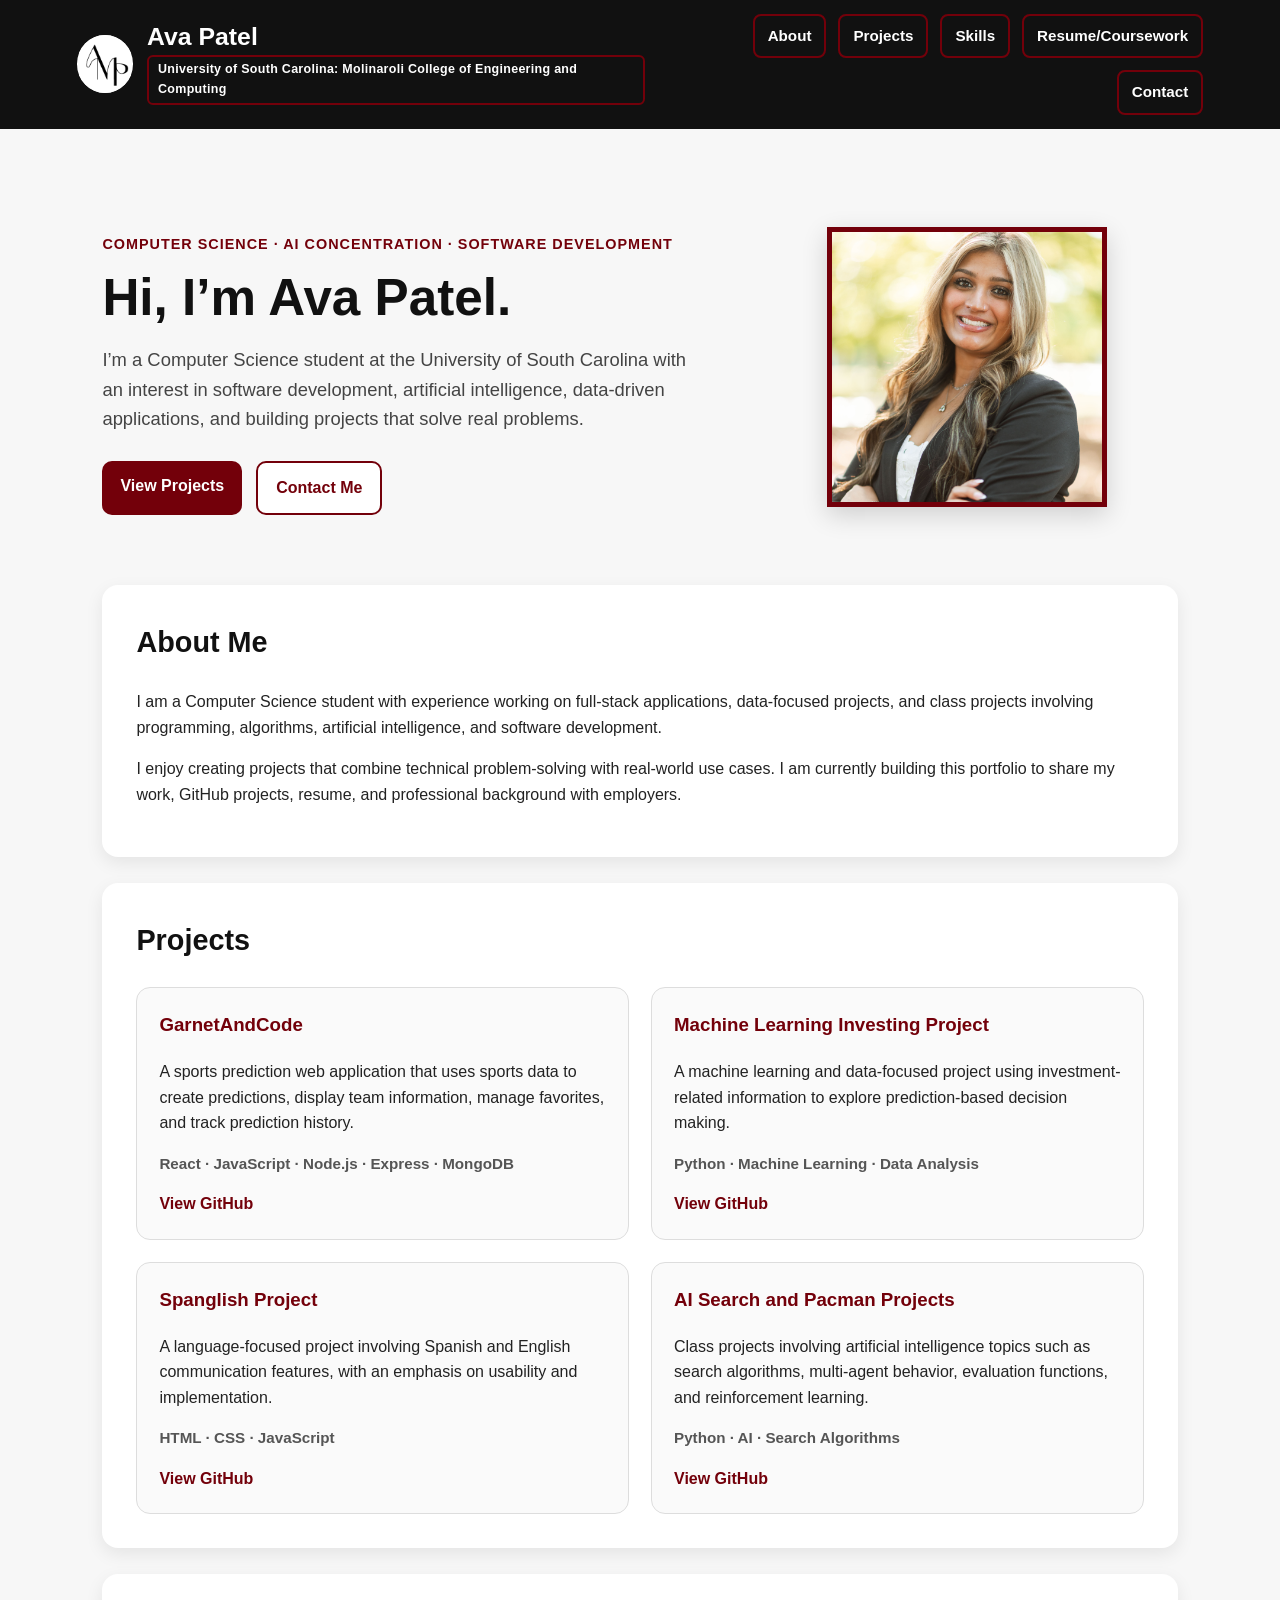
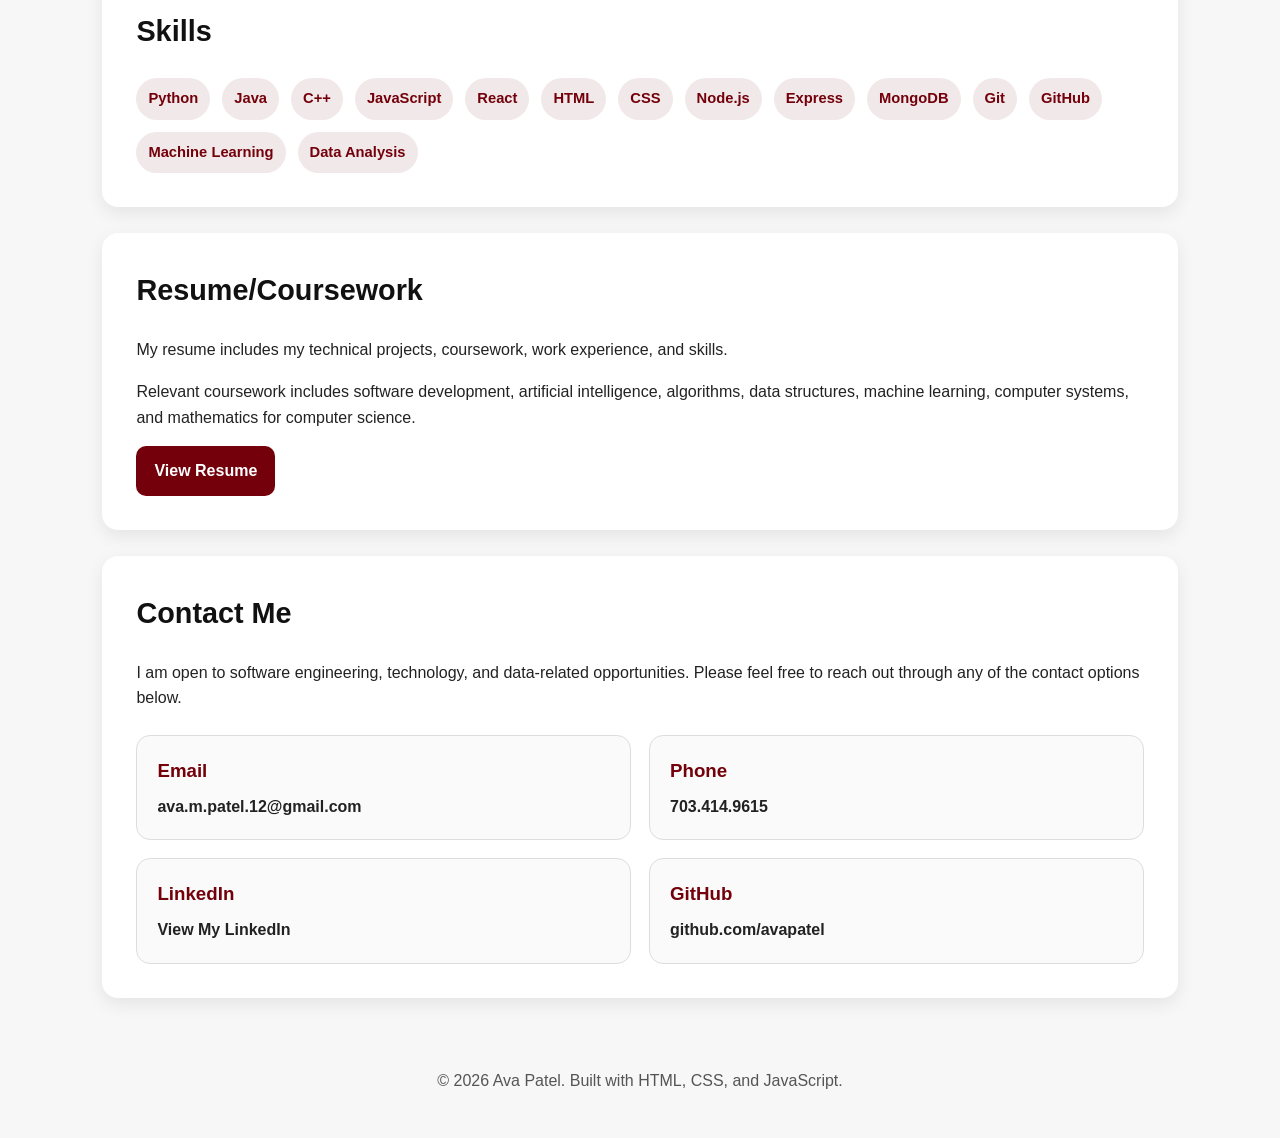
==== commit bbec3959: "updates" ====
--- a/index.html
+++ b/index.html
@@ -19,7 +19,7 @@
 
             <div class="navText">
                 <div class="navName">Ava Patel</div>
-                <div class="navSchool">Molinaroli College of Engineering and Computing</div>
+                <div class="navSchool">University of South Carolina: Molinaroli College of Engineering and Computing</div>
             </div>
         </div>
 
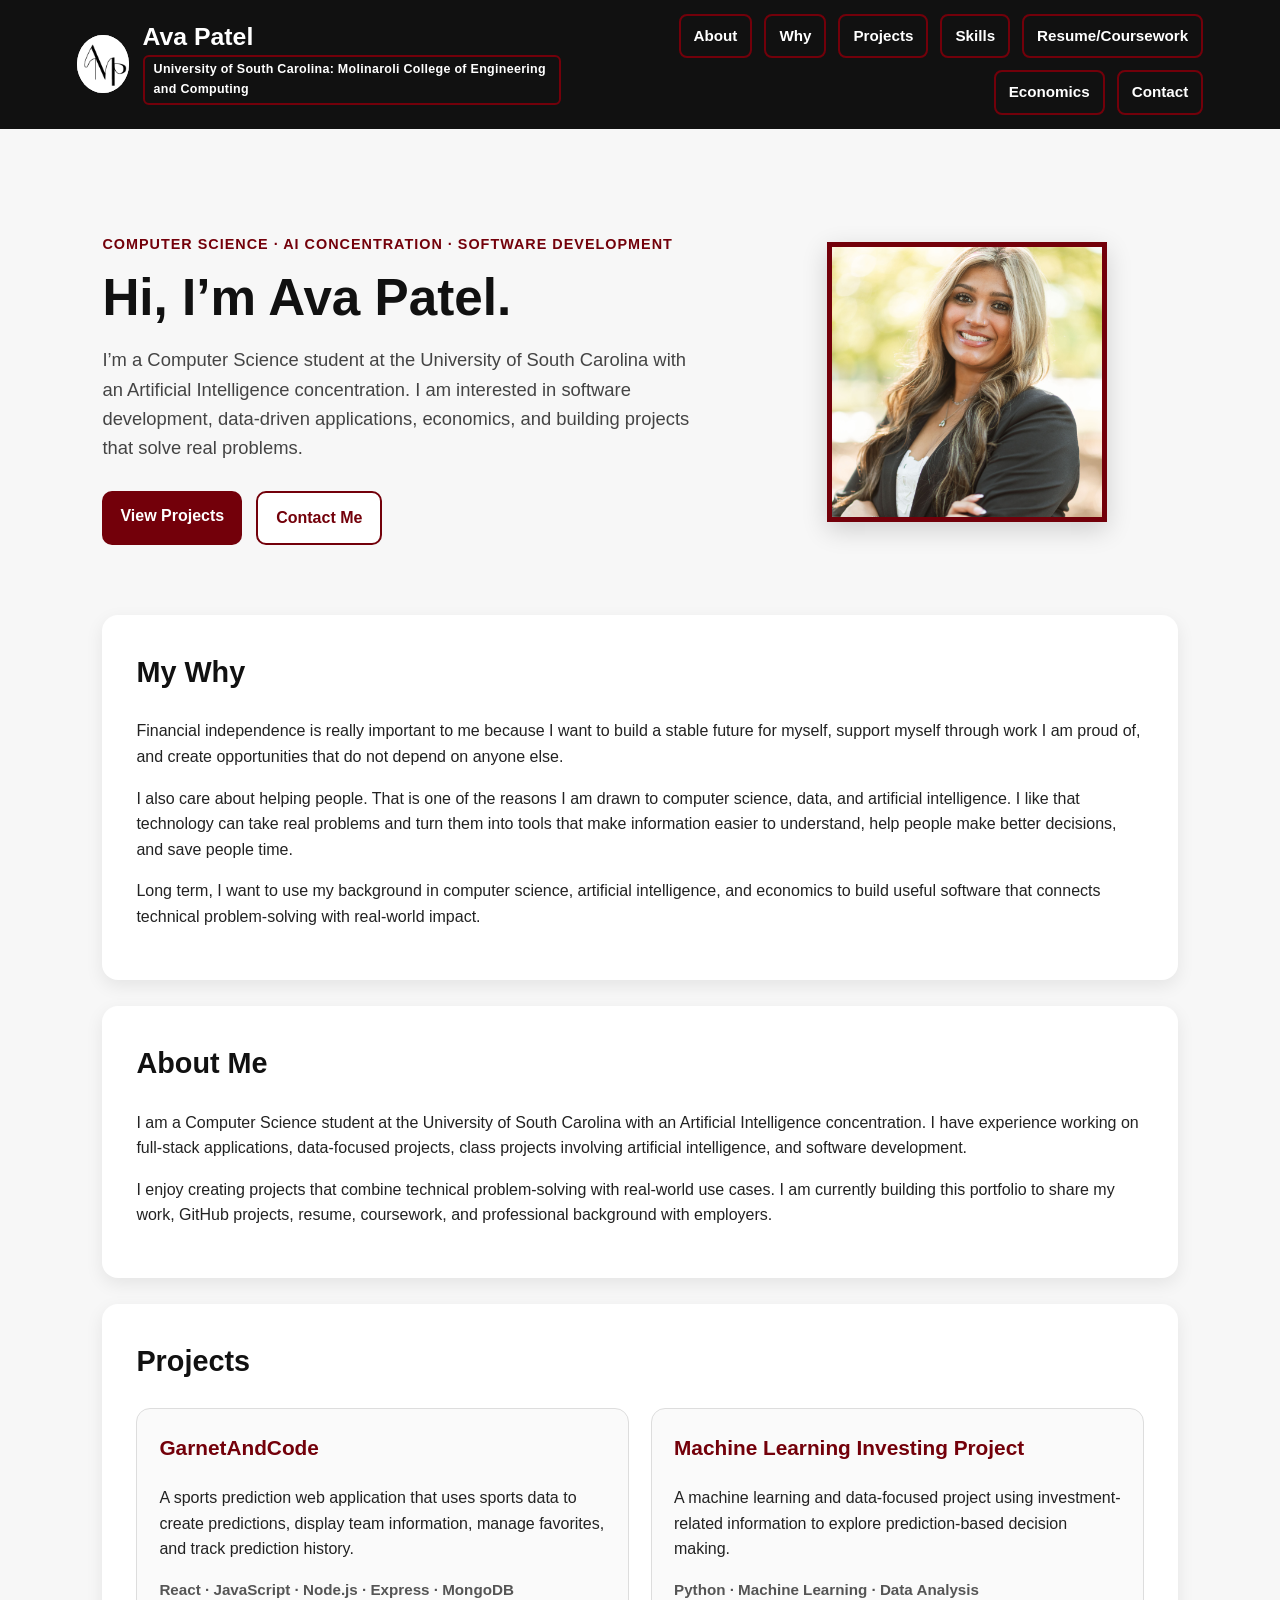
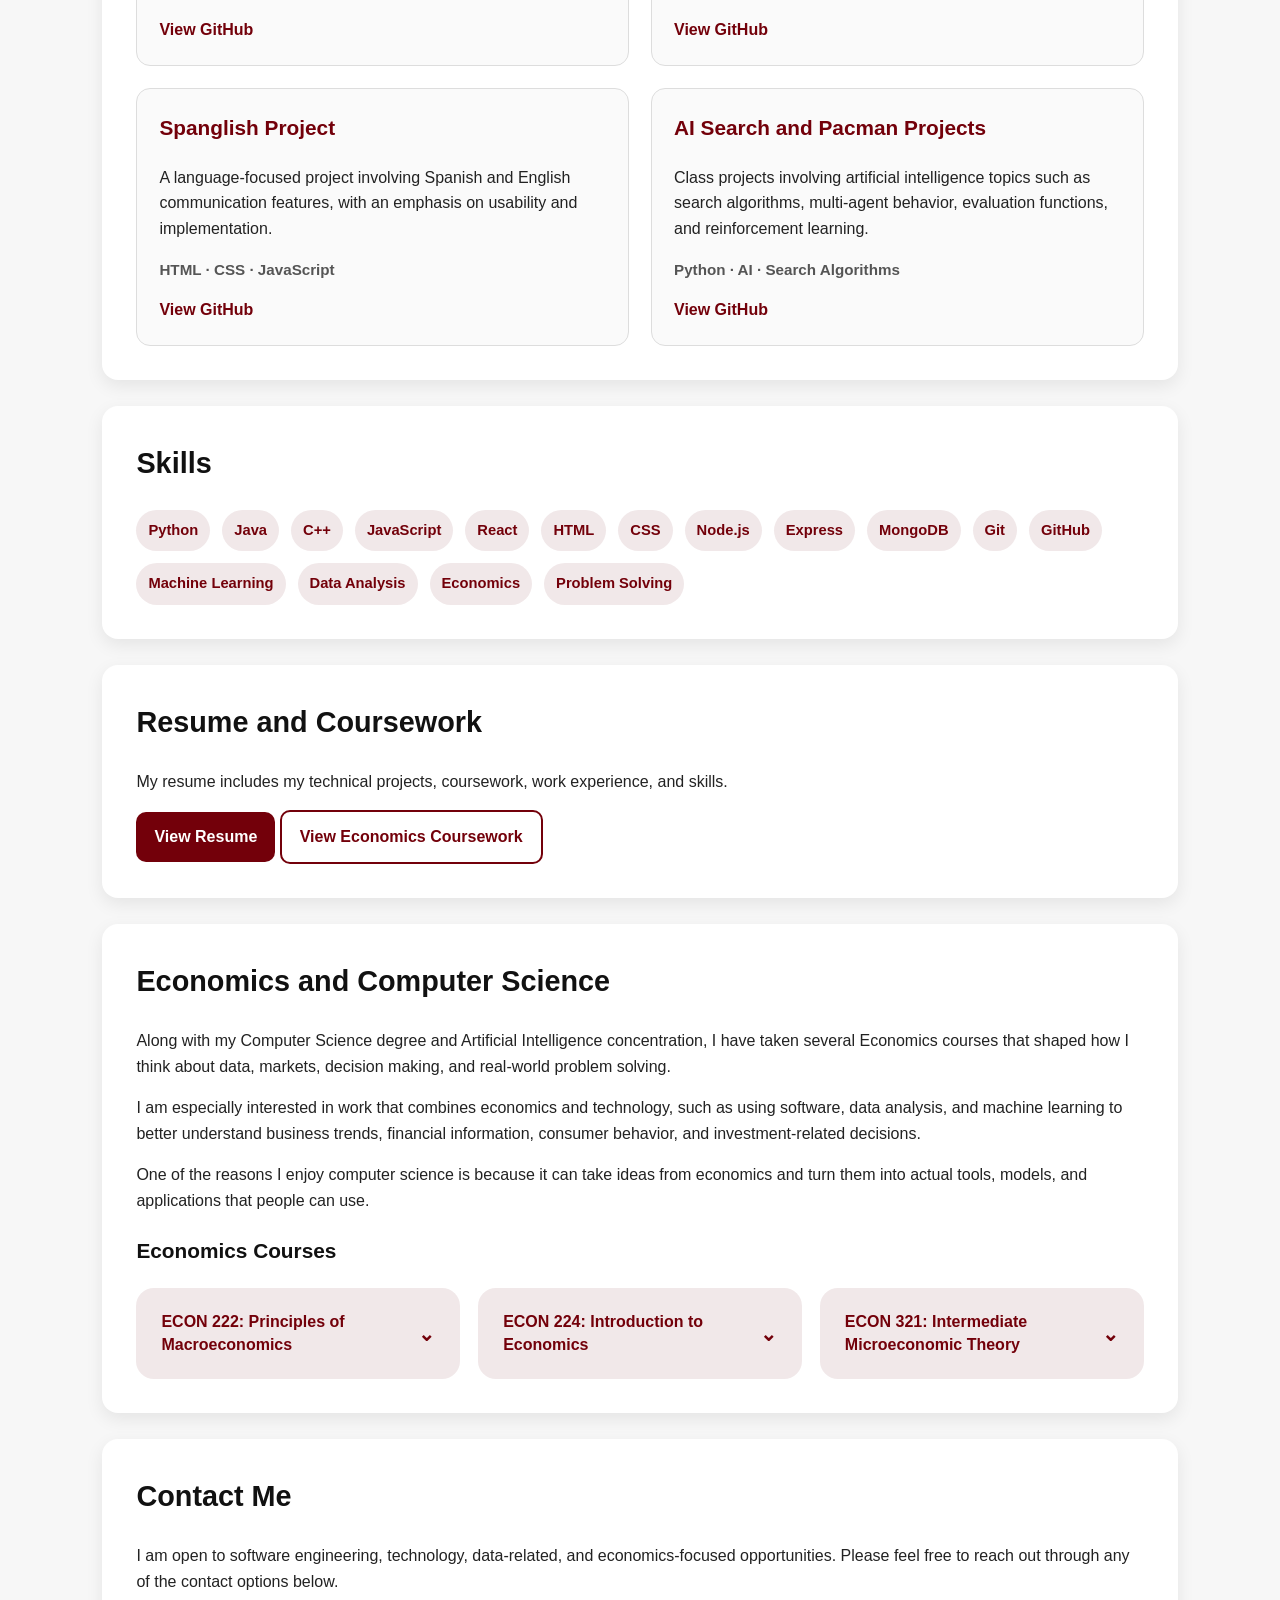
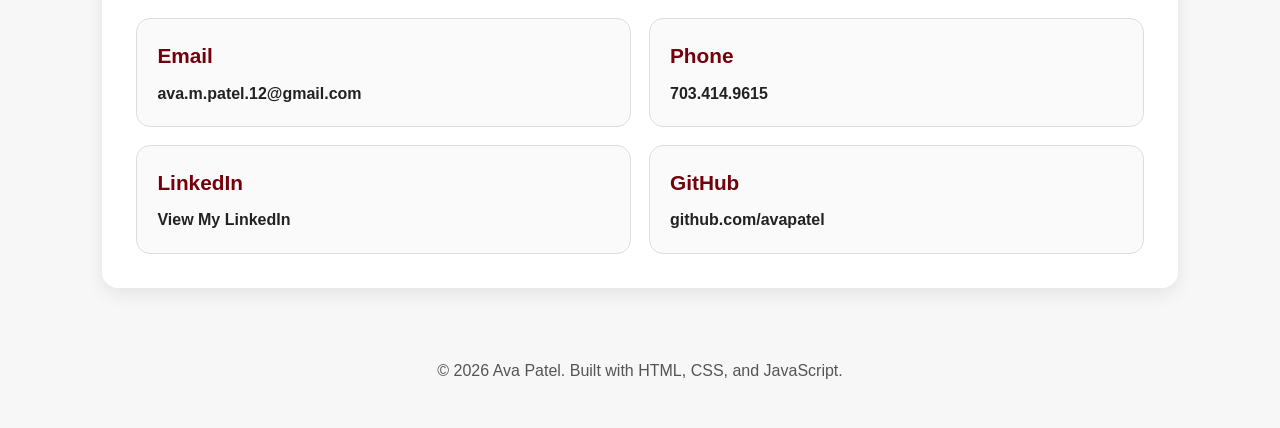
==== commit e7b137c0: "update" ====
--- a/index.html
+++ b/index.html
@@ -27,9 +27,11 @@
 
         <nav class="navLinks" id="navLinks">
             <a href="#about">About</a>
+            <a href="#why">Why</a>
             <a href="#projects">Projects</a>
             <a href="#skills">Skills</a>
             <a href="#resume">Resume/Coursework</a>
+            <a href="#economics">Economics</a>
             <a href="#contact">Contact</a>
         </nav>
     </header>
@@ -41,6 +43,7 @@
         <div id="projectsSpot"></div>
         <div id="skillsSpot"></div>
         <div id="resumeSpot"></div>
+        <div id="economicsSpot"></div>
         <div id="contactSpot"></div>
     </main>
 
--- a/style.css
+++ b/style.css
@@ -105,7 +105,7 @@
     margin: 0 auto;
 }
 
-/* home section */
+/* Home section */
 .home {
     padding: 90px 0 70px;
     display: flex;
@@ -114,16 +114,19 @@
     gap: 50px;
 }
 
+.homeTextBox,
 .homeLeft {
     flex: 1;
 }
 
+.homeImageBox,
 .homeRight {
     flex: 0.7;
     display: flex;
     justify-content: center;
 }
 
+.smallHeading,
 .introLine {
     color: #73000a;
     font-weight: bold;
@@ -139,6 +142,7 @@
     color: #111;
 }
 
+.homeText,
 .bigText {
     max-width: 760px;
     font-size: 1.15rem;
@@ -156,6 +160,7 @@
 }
 
 /* Buttons */
+.homeButtons,
 .buttonRow {
     margin-top: 28px;
     display: flex;
@@ -163,6 +168,7 @@
     flex-wrap: wrap;
 }
 
+.button,
 .btn {
     display: inline-block;
     padding: 12px 18px;
@@ -171,21 +177,25 @@
     font-weight: bold;
 }
 
+.primaryButton,
 .darkBtn {
     background-color: #73000a;
     color: white;
 }
 
+.primaryButton:hover,
 .darkBtn:hover {
     background-color: #560007;
 }
 
+.secondaryButton,
 .lightBtn {
     background-color: white;
     color: #73000a;
     border: 2px solid #73000a;
 }
 
+.secondaryButton:hover,
 .lightBtn:hover {
     background-color: #f6e8ea;
 }
@@ -205,6 +215,11 @@
     font-size: 1.8rem;
 }
 
+.section h3 {
+    color: #111;
+    font-size: 1.3rem;
+}
+
 /* Projects */
 .projectGrid {
     display: grid;
@@ -241,12 +256,14 @@
 }
 
 /* Skills */
+.skillsList,
 .skillList {
     display: flex;
     flex-wrap: wrap;
     gap: 12px;
 }
 
+.skillsList span,
 .skillList span {
     background-color: #f1e8e9;
     color: #73000a;
@@ -254,6 +271,77 @@
     border-radius: 999px;
     font-weight: bold;
     font-size: 0.92rem;
+}
+
+/* Economics dropdown cards */
+.courseGrid {
+    display: grid;
+    grid-template-columns: repeat(3, 1fr);
+    gap: 18px;
+    margin-top: 20px;
+    align-items: start;
+}
+
+.courseBox {
+    background-color: #f1e8e9;
+    border: 3px solid transparent;
+    border-radius: 18px;
+    padding: 0;
+    overflow: hidden;
+    align-self: start;
+}
+
+.courseBox.open {
+    background-color: white;
+    border-color: #73000a;
+}
+
+.courseButton {
+    width: 100%;
+    background-color: transparent;
+    color: #73000a;
+    border: none;
+    padding: 20px 22px;
+    font-family: Arial, Helvetica, sans-serif;
+    font-size: 1rem;
+    font-weight: bold;
+    text-align: left;
+    cursor: pointer;
+    display: flex;
+    justify-content: space-between;
+    align-items: center;
+    gap: 18px;
+    line-height: 1.4;
+}
+
+.courseButton:focus {
+    outline: none;
+}
+
+.courseButton:focus-visible {
+    outline: 3px solid rgba(115, 0, 10, 0.25);
+}
+
+.courseArrow {
+    font-size: 1.25rem;
+    font-weight: bold;
+    transition: transform 0.2s ease;
+}
+
+.courseBox.open .courseArrow {
+    transform: rotate(180deg);
+}
+
+.courseInfo {
+    display: none;
+    margin: 0;
+    padding: 0 22px 22px;
+    color: #333;
+    font-size: 1rem;
+}
+
+.courseBox.open .courseInfo {
+    display: block;
 }
 
 /* Contact */
@@ -356,6 +444,7 @@
         gap: 25px;
     }
 
+    .homeButtons,
     .buttonRow {
         justify-content: center;
     }
@@ -374,6 +463,10 @@
         grid-template-columns: 1fr;
     }
 
+    .courseGrid {
+        grid-template-columns: 1fr;
+    }
+
     .contactCard {
         grid-template-columns: 1fr;
     }
